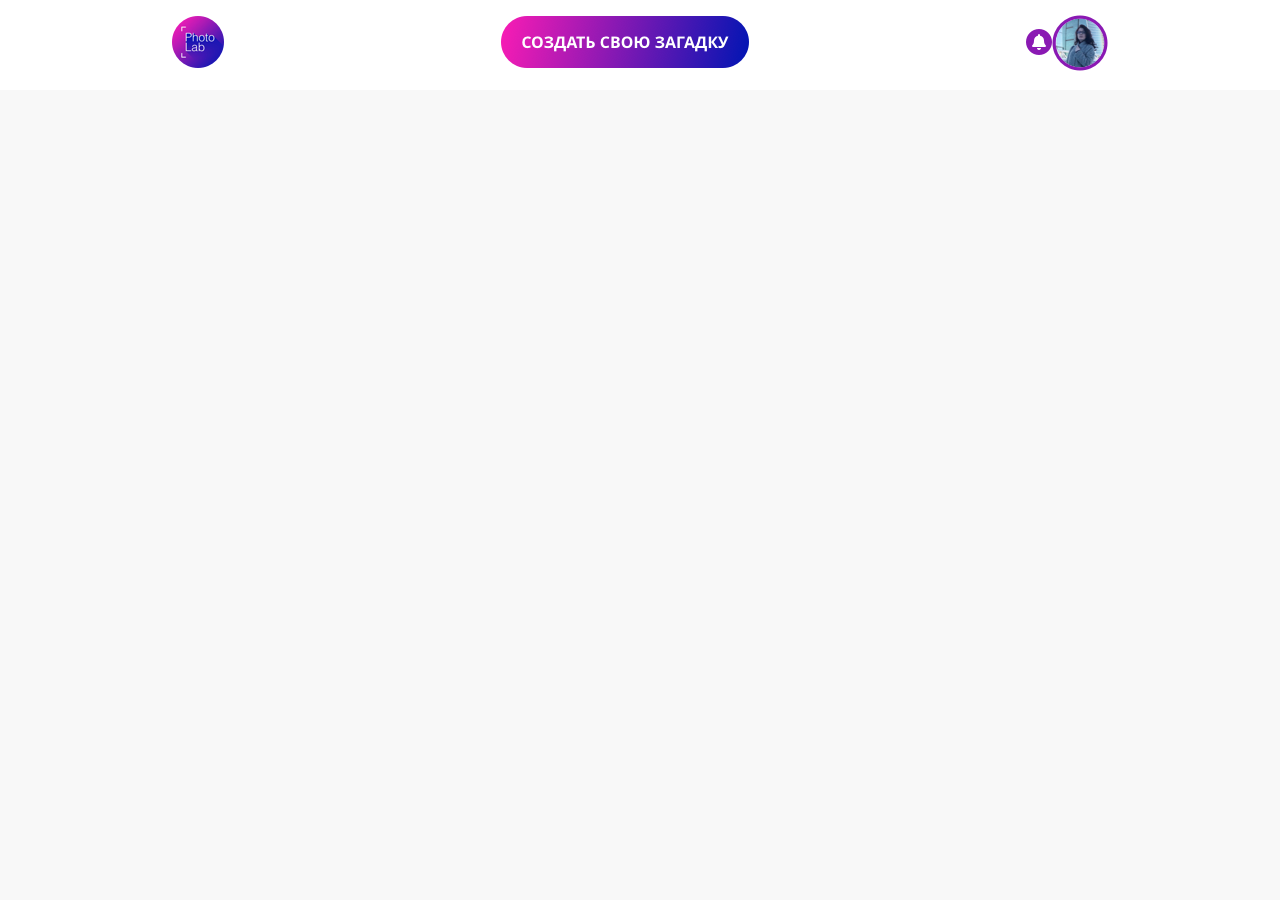
==== questionnaire.html @ 065dc965 "Add files via upload" ====
<!DOCTYPE html> 
<html>
    <head>
        <title>JavaScript</title>
        <meta charset="utf-8">
        <!-- fonts -->
        <link href="https://fonts.googleapis.com/css?family=Open+Sans" rel="stylesheet">
        <!-- <link rel="stylesheet" type="text/css" href="libs/bootstrap-3.3.7/css/bootstrap.min.css"> -->
        <link rel="stylesheet" href="https://cdnjs.cloudflare.com/ajax/libs/font-awesome/4.7.0/css/font-awesome.min.css" />
        <link rel="stylesheet" type="text/css" href="css/reset.css">
        <link rel="stylesheet" type="text/css" href="css/main.css">
        
    </head>
    <body style="background: #F8F8F8">

      <header>
        <div class="container">
            <div class="other_rw">
                <div class="wrp-avatar">
                    <img src="images/photoLab.png">
                </div>

                <a href="#"><img src="images/knopka_sozdat.png"></a>

                <div class="wrp-user">
                    <a href="#"><img src="images/uvedomlenie.png"></a>
                    <img src="images/polzovatel.png">
                </div>
            </div>
        </div>  


      </header>
        
     
    <script src="https://cdnjs.cloudflare.com/ajax/libs/jquery/3.3.1/jquery.min.js"></script>
    <!-- <script src="libs/bootstrap-3.3.7/js/bootstrap.min.js"></script>  -->
    </body>
</html>
---- css/main.css ----
.main_reg {
    display: flex;
    justify-content: center;
    align-items: center;
    position: fixed;
    left: 0;
    right: 0;
    top: 0;
    bottom: 0;
}

.open_reg {
    width: 877px;
    height: 630px;
    box-shadow: 0 0 50px 0 rgba(0, 0, 0, 0.1);
    background-color: #ffffff;
    position: relative;
    display: flex;
    justify-content: space-between;
} 

.cross_1 {
    position: absolute;
    top: 30px;
    left: 30px;
}

.gradient {
    background-color: #8b19b4;
    /* IE9, iOS 3.2+ */
    background-image: url([data-uri]);
    background-image: -webkit-gradient(linear, 0% 0%, 100% 100%,color-stop(0.098, rgb(247, 28, 180)),color-stop(1, rgb(7, 21, 179)));
    /* Android 2.3 */
    background-image: -webkit-linear-gradient(top left,rgb(247, 28, 180) 9.8%,rgb(7, 21, 179) 100%);
    /* IE10+ */
    background-image: linear-gradient(to bottom right,rgb(247, 28, 180) 9.8%,rgb(7, 21, 179) 100%);
    background-image: -ms-linear-gradient(top left,rgb(247, 28, 180) 9.8%,rgb(7, 21, 179) 100%);
}
 
/* IE8- CSS hack */
@media \0screen\,screen\9 {
    .gradient {
        filter: progid:DXImageTransform.Microsoft.gradient(startColorstr="#fff71cb4",endColorstr="#ff0715b3",GradientType=0);
    }
}

.open_reg_bl {
    width: 50%;
    height: 100%;
    font-family: OpenSans;  
}

.open_reg_bl.gradient {
    display: flex;
    align-items: center;
    justify-content: center;
    color: #fff;
    font-family: 'Open Sans', sans-serif;
    font-size: 26px;
    text-align: center;
    font-weight: bold;
    line-height: 36px;
}

.mr-top87 {
    margin: 0 auto;
    margin-top: 87px;
}

.open_reg_bl-pl {
    width: 300px;
    height: 52px;
    border: 1px solid #e0e3e5;
    display: flex;
    justify-content: space-between
}

.open_reg_bl-pl, .open_reg_bl-pl input {
    border-radius: 10px;
}

.open_reg_bl-pl input {
    border: none;
    border-left: 1px solid #e0e3e5;
    border-bottom-left-radius: 0;
    border-top-left-radius: 0;
    width: 233px;
    display: flex;
    justify-content: center;
    align-items: center;
    padding-left: 16px;
} 

.open_reg_bl-wrp-icon {
    display: flex;
    align-items: center;
    justify-content: center;
    width: 50px;
}

.open_reg_bl-pl input {
    font-family: 'Open Sans', sans-serif;
}

.mr-top20 {
    margin: 0 auto;
    margin-top: 20px;
}

.btn_room { 
    background:#1A76D2;
    width: 100px;
    height: 52px;
    border: none;
    border-radius: 15px;
    color: #fff;
    text-transform: uppercase;
    font-size: 16px;
 } 

.open_reg_bl-pl2 {
     width: 300px;
     margin: 0 auto;
     display: flex;
     justify-content: space-between;
     align-items: center;
     margin-top: 20px;
}

.open_reg_bl-pl2 label {
    display: flex;
    align-items: center;
    font-family: 'Open Sans', sans-serif;
    font-size: 14px;
    color: #afaeae;
}

.link_b1 {
    color: #1a76d2;
    font-family: 'Open Sans', sans-serif;
}

.link_b2, .link_b1 {
    font-size: 14px;
}

.link_b2 {
    color:#afaeae;
    font-family: 'Open Sans', sans-serif;
}

.open_an {
    text-transform: lowercase;
    font-family: 'Open Sans', sans-serif;
    color: #afaeae;
    font-size: 14px;
}

.line-bl {
    background: #e0e3e5;
    height: 1px;
    width: 123px;
}

.open_reg_bl-pl3 {
    width: 300px;
    margin: 0 auto;
}

.open_reg_bl-pl3 button {
    width: 100%;
}

.btn-face {
    color: #fff;
    width: 300px;
    height: 52px;
    background-color: #3f6ca9;
    border-radius: 10px;
    border: none;
}

.open_reg_bl-pl3 img:first-child {
    margin-bottom: 10px;
}

.container {
    width: 936px;
    margin: 0 auto;
}

header {
    height: 60px;
    padding-top: 15px;
    padding-bottom: 15px;
    background: #fff;
}

.other_rw {
    display: flex;
    justify-content: space-between;
    align-items: center;
}

.wrp-user {
    display: flex;
    align-items: center;
}
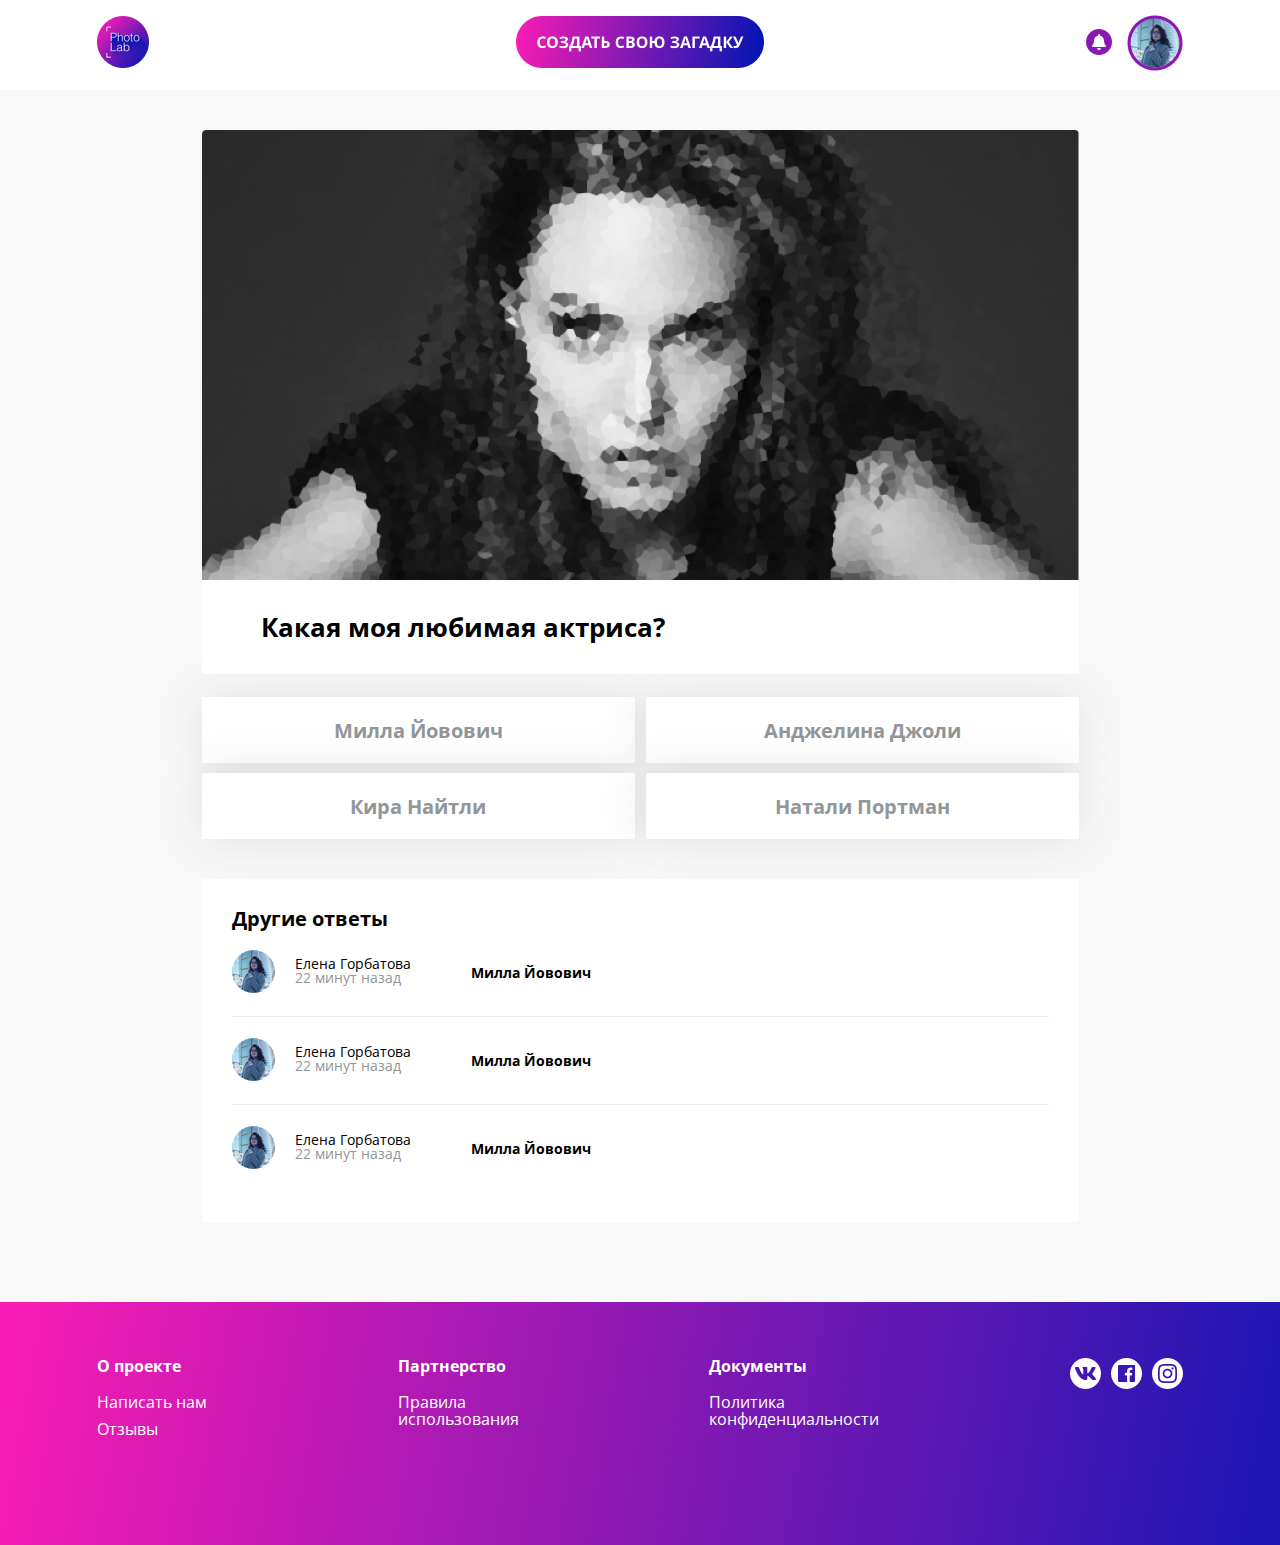
==== commit dda02b01: "Add files via upload" ====
--- a/questionnaire.html
+++ b/questionnaire.html
@@ -24,13 +24,107 @@
 
                 <div class="wrp-user">
                     <a href="#"><img src="images/uvedomlenie.png"></a>
-                    <img src="images/polzovatel.png">
+                    <img class="user_link" src="images/polzovatel.png">
                 </div>
             </div>
         </div>  
 
 
       </header>
+
+      <div class="container">
+        <div class="wrp-photo">
+            <img src="images/dzholi.png">
+        </div>
+        <div class="wrp-title_qua">
+            <h3>Какая моя любимая актриса?</h3>
+        </div>
+      </div>
+
+      <div class="wrp-qu-buttons">
+        <button>Милла Йовович</button>
+        <button>Анджелина Джоли</button>
+        <button>Кира Найтли</button>
+        <button>Натали Портман</button>
+      </div>
+
+      <div class="container">
+
+        <div class="wrp-other-questions">
+            <h4>Другие ответы</h4>
+            <div class="questions-box">
+                <div class="questions-box-item">
+                    <div class="questions-avatar">
+                        <img src="images/polzovatel2.png">
+                    </div>
+                    <div class="questions-text">
+                        <div class="questions-text-name">Елена Горбатова</div>
+                        <div class="questions-text-time">22 минут назад</div>
+                    </div>
+                    <div class="questions-text-descr">
+                            Милла Йовович
+                    </div>
+                </div>
+                <div class="questions-box-item">
+                        <div class="questions-avatar">
+                            <img src="images/polzovatel2.png">
+                        </div>
+                        <div class="questions-text">
+                            <div class="questions-text-name">Елена Горбатова</div>
+                            <div class="questions-text-time">22 минут назад</div>
+                        </div>
+                        <div class="questions-text-descr">
+                                Милла Йовович
+                        </div>
+                    </div>
+                    <div class="questions-box-item">
+                            <div class="questions-avatar">
+                                <img src="images/polzovatel2.png">
+                            </div>
+                            <div class="questions-text">
+                                <div class="questions-text-name">Елена Горбатова</div>
+                                <div class="questions-text-time">22 минут назад</div>
+                            </div>
+                            <div class="questions-text-descr">
+                                    Милла Йовович
+                            </div>
+                        </div>
+            </div>
+        </div>
+
+      </div>
+
+      <footer class="bg-footer">
+        <div class="container">
+            <div class="box-footer">
+                <div class="footer-bl1">
+                    <h5>О проекте</h5>
+                    <ul>
+                        <li><a href="#">Написать нам</a></li>
+                        <li><a href="#">Отзывы</a></li>
+                    </ul>
+                </div>
+                <div class="footer-bl2">
+                        <h5>Партнерство</h5>
+                        <ul>
+                            <li href="#"><a>Правила<br>использования</a></li>
+                        </ul>
+                </div>
+                <div class="footer-bl3">
+                        <h5>Документы</h5>
+                        <ul>
+                            <li href="#"><a>Политика<br>конфиденциальности</a></li>
+                        </ul>
+                </div>
+
+                <div class="footer-bl4">
+                    <img src="images/sotsseti.png">
+                </div>
+
+                    
+            </div>
+        </div>
+      </footer>
         
      
     <script src="https://cdnjs.cloudflare.com/ajax/libs/jquery/3.3.1/jquery.min.js"></script>
--- a/css/main.css
+++ b/css/main.css
@@ -1,3 +1,11 @@
+a {
+    text-decoration: none;
+}
+
+a:hover {
+    text-decoration: underline;
+}
+
 .main_reg {
     display: flex;
     justify-content: center;
@@ -112,7 +120,7 @@
     width: 100px;
     height: 52px;
     border: none;
-    border-radius: 15px;
+    border-radius: 10px;
     color: #fff;
     text-transform: uppercase;
     font-size: 16px;
@@ -185,7 +193,7 @@
 }
 
 .container {
-    width: 936px;
+    width: 1086px;
     margin: 0 auto;
 }
 
@@ -205,4 +213,193 @@
 .wrp-user {
     display: flex;
     align-items: center;
+}
+
+.user_link {
+    margin-left: 15px;
+}
+
+.wrp-photo {
+    text-align: center;
+    margin-top: 40px;
+}
+
+.wrp-photo img{
+    width: 877px;
+     height: 450px;
+}
+
+.wrp-title_qua {
+    position: relative;
+    background-color: #fff;
+    width: 8;
+    width: 877px;
+    margin: 0 auto;
+    top: -3px;
+    padding: 29px 59px;
+    box-sizing: border-box;
+}
+
+.wrp-title_qua h3 {
+  width: 405px;
+  height: 36px;
+  font-family: 'Open Sans', sans-serif;
+  font-size: 26px;
+  font-weight: bold;
+  font-style: normal;
+  font-stretch: normal;
+  line-height: normal;
+  letter-spacing: normal;
+  color: #000000;
+}
+
+.wrp-qu-buttons {
+    width: 433px;
+}
+
+.wrp-avatar {
+    width: 97px;
+}
+
+.wrp-qu-buttons {
+    width: 877px;
+    margin: 0 auto;
+}
+
+.wrp-qu-buttons {
+    display: flex;
+    justify-content: space-between;
+    align-items: center;
+    flex-wrap: wrap;
+}
+
+.wrp-qu-buttons button {
+  width: 433px;
+  height: 66px;
+  box-shadow: 0 0 50px 0 rgba(0, 0, 0, 0.1);
+  background-color: #ffffff;
+  border: none;
+  display: inline-block;
+  margin-bottom: 10px;
+  font-family: 'Open Sans', sans-serif;
+  font-size: 20px;
+  font-weight: bold;
+  color: #929699;
+}
+
+.wrp-qu-buttons button:hover {
+    color: #000;
+    cursor: pointer;
+}
+
+.wrp-qu-buttons button:active {
+    background: #8a19b3;
+    color: #fff;
+}
+
+.wrp-title_qua {
+    margin-bottom: 20px;
+    font-family: 'Open Sans', sans-serif;
+
+}
+
+.wrp-other-questions {
+    width: 877px;
+    background: #fff;
+    margin: 0 auto;
+    padding: 30px;
+    box-sizing: border-box;
+    margin-top: 30px;
+}
+
+.wrp-other-questions h4 {
+    font-size: 20px;
+    font-family: 'Open Sans', sans-serif;
+    font-weight: bold;
+}
+
+.questions-text {
+   display: flex;
+   flex-direction: column; 
+}
+
+.questions-box-item {
+    display: flex;
+}
+
+.questions-box-item {
+    border-bottom:1px solid #ebebeb;
+    padding-bottom: 20px;
+    padding-top: 21px;
+}
+
+.questions-text-time {
+    color: #929699;
+    font-family: 'Open Sans', sans-serif;
+}
+
+.questions-text-name {
+    font-family: 'Open Sans', sans-serif;
+    margin-top: 7px;
+}
+
+.questions-text-name, .questions-text-time, .questions-text-descr {
+    font-size: 14px;
+}
+
+.questions-text-descr {
+    font-family: 'Open Sans', sans-serif;
+    font-weight: bold;
+}
+
+.questions-text {
+    padding-left: 20px;
+    display: flex;
+    /* align-items: center; */
+    justify-content: center'
+}
+
+.questions-text-descr {
+    padding-left: 60px;
+    display: flex;
+    align-items: center;
+}
+
+.questions-box-item:last-child {
+    border-bottom: none;
+}
+
+.bg-footer {
+    background: url(../images/bg-footer.png) no-repeat;
+    background-size: cover;
+    height: 243px;
+}
+
+.box-footer {
+    display: flex;
+    justify-content: space-between;
+}
+
+.box-footer h5 {
+    color: #fff;
+    font-family: 'Open Sans', sans-serif;
+    font-weight: bold;
+    margin-bottom: 20px;
+}
+
+.box-footer li a {
+    color: #fff;
+    font-family: 'Open Sans', sans-serif;
+}
+
+.box-footer li {
+    margin-bottom: 10px;
+}
+
+.box-footer {
+    display: flex;
+    box-sizing: border-box;
+    justify-content: space-between;
+    padding-top: 56px;
+    margin-top: 80px;
 }